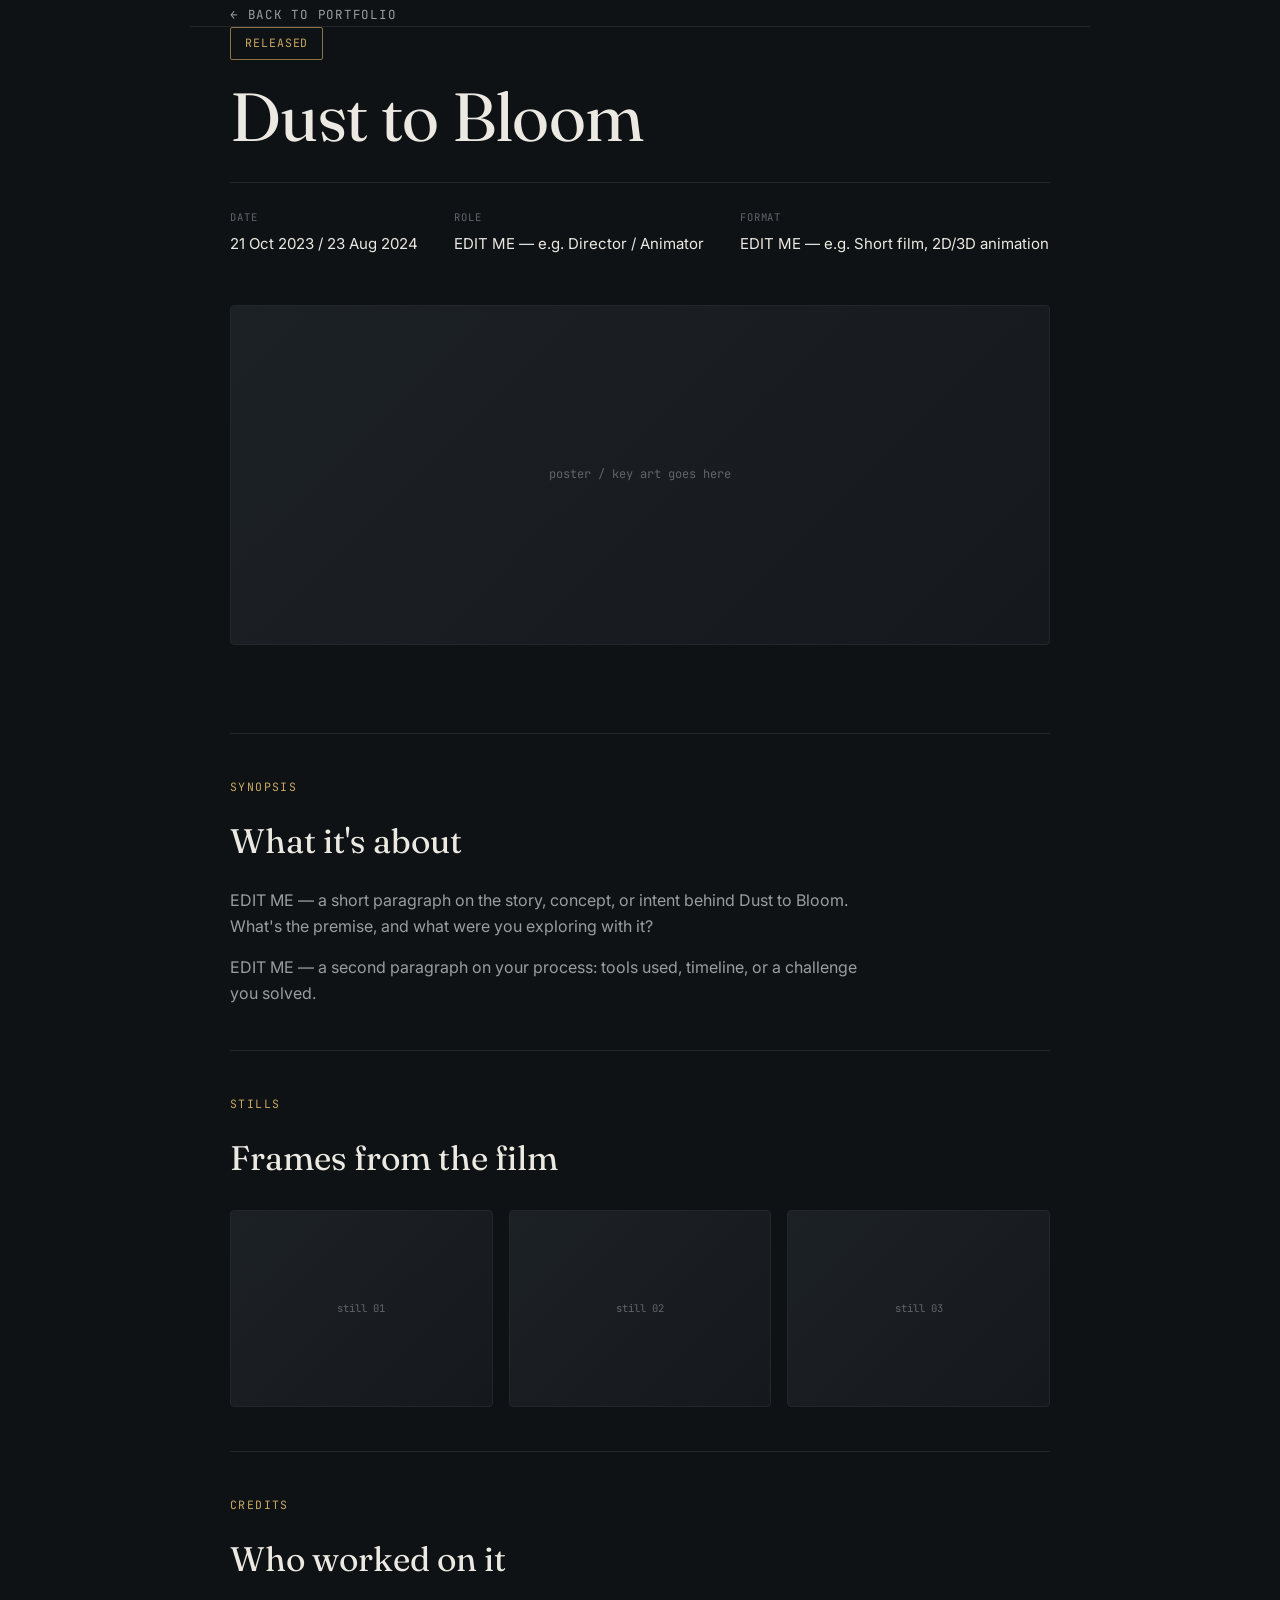
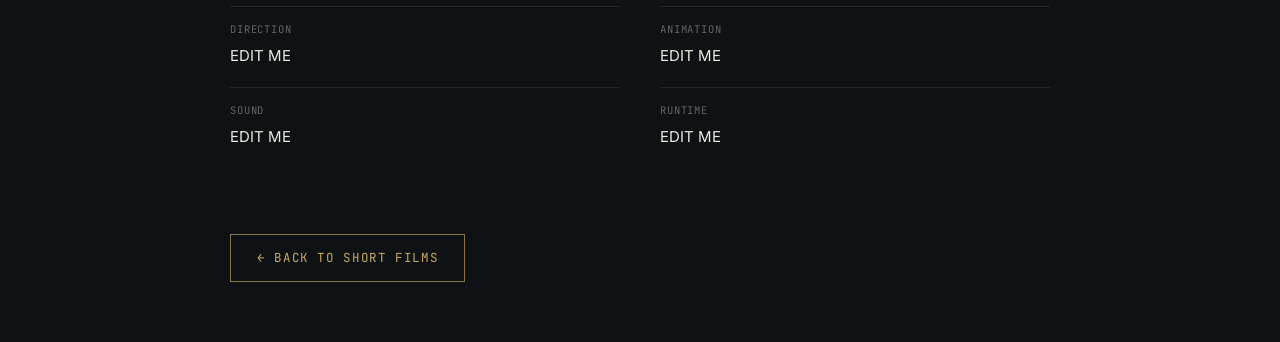
==== dust-to-bloom.html @ b8b4a7bb "Add files via upload" ====
<!DOCTYPE html>
<html lang="en">
<head>
<meta charset="UTF-8">
<meta name="viewport" content="width=device-width, initial-scale=1.0">
<title>Dust to Bloom — Short Film</title>
<link rel="preconnect" href="https://fonts.googleapis.com">
<link rel="preconnect" href="https://fonts.gstatic.com" crossorigin>
<link href="https://fonts.googleapis.com/css2?family=Fraunces:opsz,wght@9..144,300;9..144,400;9..144,500;9..144,600&family=Inter:wght@400;500;600&family=JetBrains+Mono:wght@400;500&display=swap" rel="stylesheet">
<style>
:root{
  --bg:#0F1215; --bg-alt:#15191D; --bg-elev:#1C2126;
  --line:#2A3037; --line-soft:#22272C;
  --ink:#ECE9E2; --ink-dim:#9A9D9F; --ink-faint:#61656A;
  --brass:#C9A961; --brass-dim:#8A7346; --brass-glow:rgba(201,169,97,0.15);
  --serif:'Fraunces', Georgia, serif; --sans:'Inter', -apple-system, sans-serif; --mono:'JetBrains Mono', monospace;
  --container:900px;
}
*{ margin:0; padding:0; box-sizing:border-box; }
html{ scroll-behavior:smooth; }
body{ background:var(--bg); color:var(--ink); font-family:var(--sans); line-height:1.65; }
.wrap{ max-width:var(--container); margin:0 auto; padding:0 40px; }
a{ color:inherit; text-decoration:none; }
img{ max-width:100%; display:block; }
::selection{ background:var(--brass); color:#141414; }

header{ padding:28px 0; border-bottom:1px solid var(--line-soft); }
.back-link{
  font-family:var(--mono); font-size:12.5px; letter-spacing:0.06em; text-transform:uppercase;
  color:var(--ink-dim); display:inline-flex; align-items:center; gap:10px; transition:color .3s ease;
}
.back-link:hover{ color:var(--brass); }

.film-hero{ padding:64px 0 40px; }
.film-status{
  font-family:var(--mono); font-size:11.5px; letter-spacing:0.08em; text-transform:uppercase;
  color:var(--brass); border:1px solid var(--brass-dim); display:inline-block; padding:6px 14px;
  border-radius:2px; margin-bottom:22px;
}
.film-hero h1{
  font-family:var(--serif); font-weight:400; font-size:clamp(38px,6.5vw,68px); line-height:1.02; letter-spacing:-0.01em;
}
.film-meta{
  display:flex; gap:36px; flex-wrap:wrap; margin-top:30px; padding-top:26px; border-top:1px solid var(--line-soft);
}
.meta-item .meta-label{
  font-family:var(--mono); font-size:10.5px; color:var(--ink-faint); text-transform:uppercase; letter-spacing:0.08em; margin-bottom:6px;
}
.meta-item .meta-value{ font-size:15px; color:var(--ink); }

.poster{
  margin:48px 0; height:340px; border-radius:4px; overflow:hidden;
  background:linear-gradient(135deg, var(--bg-elev), var(--bg-alt)); border:1px solid var(--line-soft);
  display:flex; align-items:center; justify-content:center;
}
.poster .ph{ font-family:var(--mono); font-size:12px; color:var(--ink-faint); text-align:center; padding:24px; }
.poster img{ width:100%; height:100%; object-fit:cover; }

section{ padding:44px 0; border-top:1px solid var(--line-soft); }
.eyebrow{
  font-family:var(--mono); font-size:11.5px; color:var(--brass); letter-spacing:0.12em;
  text-transform:uppercase; margin-bottom:16px; display:block;
}
h2{ font-family:var(--serif); font-weight:400; font-size:clamp(24px,3.4vw,34px); margin-bottom:18px; }
p{ color:var(--ink-dim); font-size:16px; max-width:640px; }
p + p{ margin-top:14px; }

.credits-list{ display:grid; grid-template-columns:1fr 1fr; gap:18px 40px; margin-top:8px; }
.credit{ border-top:1px solid var(--line-soft); padding-top:14px; }
.credit-role{ font-family:var(--mono); font-size:10.5px; color:var(--ink-faint); text-transform:uppercase; letter-spacing:0.08em; margin-bottom:6px; }
.credit-value{ font-size:15px; color:var(--ink); }

.gallery{ display:grid; grid-template-columns:repeat(3,1fr); gap:16px; margin-top:24px; }
.gallery .still{
  aspect-ratio:4/3; border-radius:4px; background:linear-gradient(135deg, var(--bg-elev), var(--bg-alt));
  border:1px solid var(--line-soft); display:flex; align-items:center; justify-content:center;
}
.gallery .still span{ font-family:var(--mono); font-size:10.5px; color:var(--ink-faint); }

footer{ padding:40px 0 60px; }
.footer-back{
  font-family:var(--mono); font-size:12.5px; letter-spacing:0.05em; text-transform:uppercase;
  border:1px solid var(--brass-dim); color:var(--brass); padding:13px 26px; display:inline-block;
  transition:background .3s ease, color .3s ease;
}
.footer-back:hover{ background:var(--brass); color:#12151A; }

@media (max-width:640px){
  .wrap{ padding:0 24px; }
  .credits-list{ grid-template-columns:1fr; }
  .gallery{ grid-template-columns:1fr 1fr; }
  .poster{ height:260px; }
}
</style>
</head>
<body>

<header class="wrap">
  <a href="portfolio.html#films" class="back-link">&#8592; Back to portfolio</a>
</header>

<main class="wrap">
  <section class="film-hero" style="border-top:none; padding-top:0;">
    <span class="film-status">Released</span>
    <h1>Dust to Bloom</h1>
    <div class="film-meta">
      <div class="meta-item">
        <div class="meta-label">Date</div>
        <div class="meta-value">21 Oct 2023 / 23 Aug 2024</div>
      </div>
      <div class="meta-item">
        <div class="meta-label">Role</div>
        <div class="meta-value">EDIT ME — e.g. Director / Animator</div>
      </div>
      <div class="meta-item">
        <div class="meta-label">Format</div>
        <div class="meta-value">EDIT ME — e.g. Short film, 2D/3D animation</div>
      </div>
    </div>
    <div class="poster">
      <div class="ph">poster / key art goes here</div>
    </div>
  </section>

  <section>
    <span class="eyebrow">Synopsis</span>
    <h2>What it's about</h2>
    <p>EDIT ME — a short paragraph on the story, concept, or intent behind Dust to Bloom. What's the premise, and what were you exploring with it?</p>
    <p>EDIT ME — a second paragraph on your process: tools used, timeline, or a challenge you solved.</p>
  </section>

  <section>
    <span class="eyebrow">Stills</span>
    <h2>Frames from the film</h2>
    <div class="gallery">
      <div class="still"><span>still 01</span></div>
      <div class="still"><span>still 02</span></div>
      <div class="still"><span>still 03</span></div>
    </div>
  </section>

  <section>
    <span class="eyebrow">Credits</span>
    <h2>Who worked on it</h2>
    <div class="credits-list">
      <div class="credit"><div class="credit-role">Direction</div><div class="credit-value">EDIT ME</div></div>
      <div class="credit"><div class="credit-role">Animation</div><div class="credit-value">EDIT ME</div></div>
      <div class="credit"><div class="credit-role">Sound</div><div class="credit-value">EDIT ME</div></div>
      <div class="credit"><div class="credit-role">Runtime</div><div class="credit-value">EDIT ME</div></div>
    </div>
  </section>

  <footer>
    <a href="portfolio.html#films" class="footer-back">&#8592; Back to Short Films</a>
  </footer>
</main>

</body>
</html>
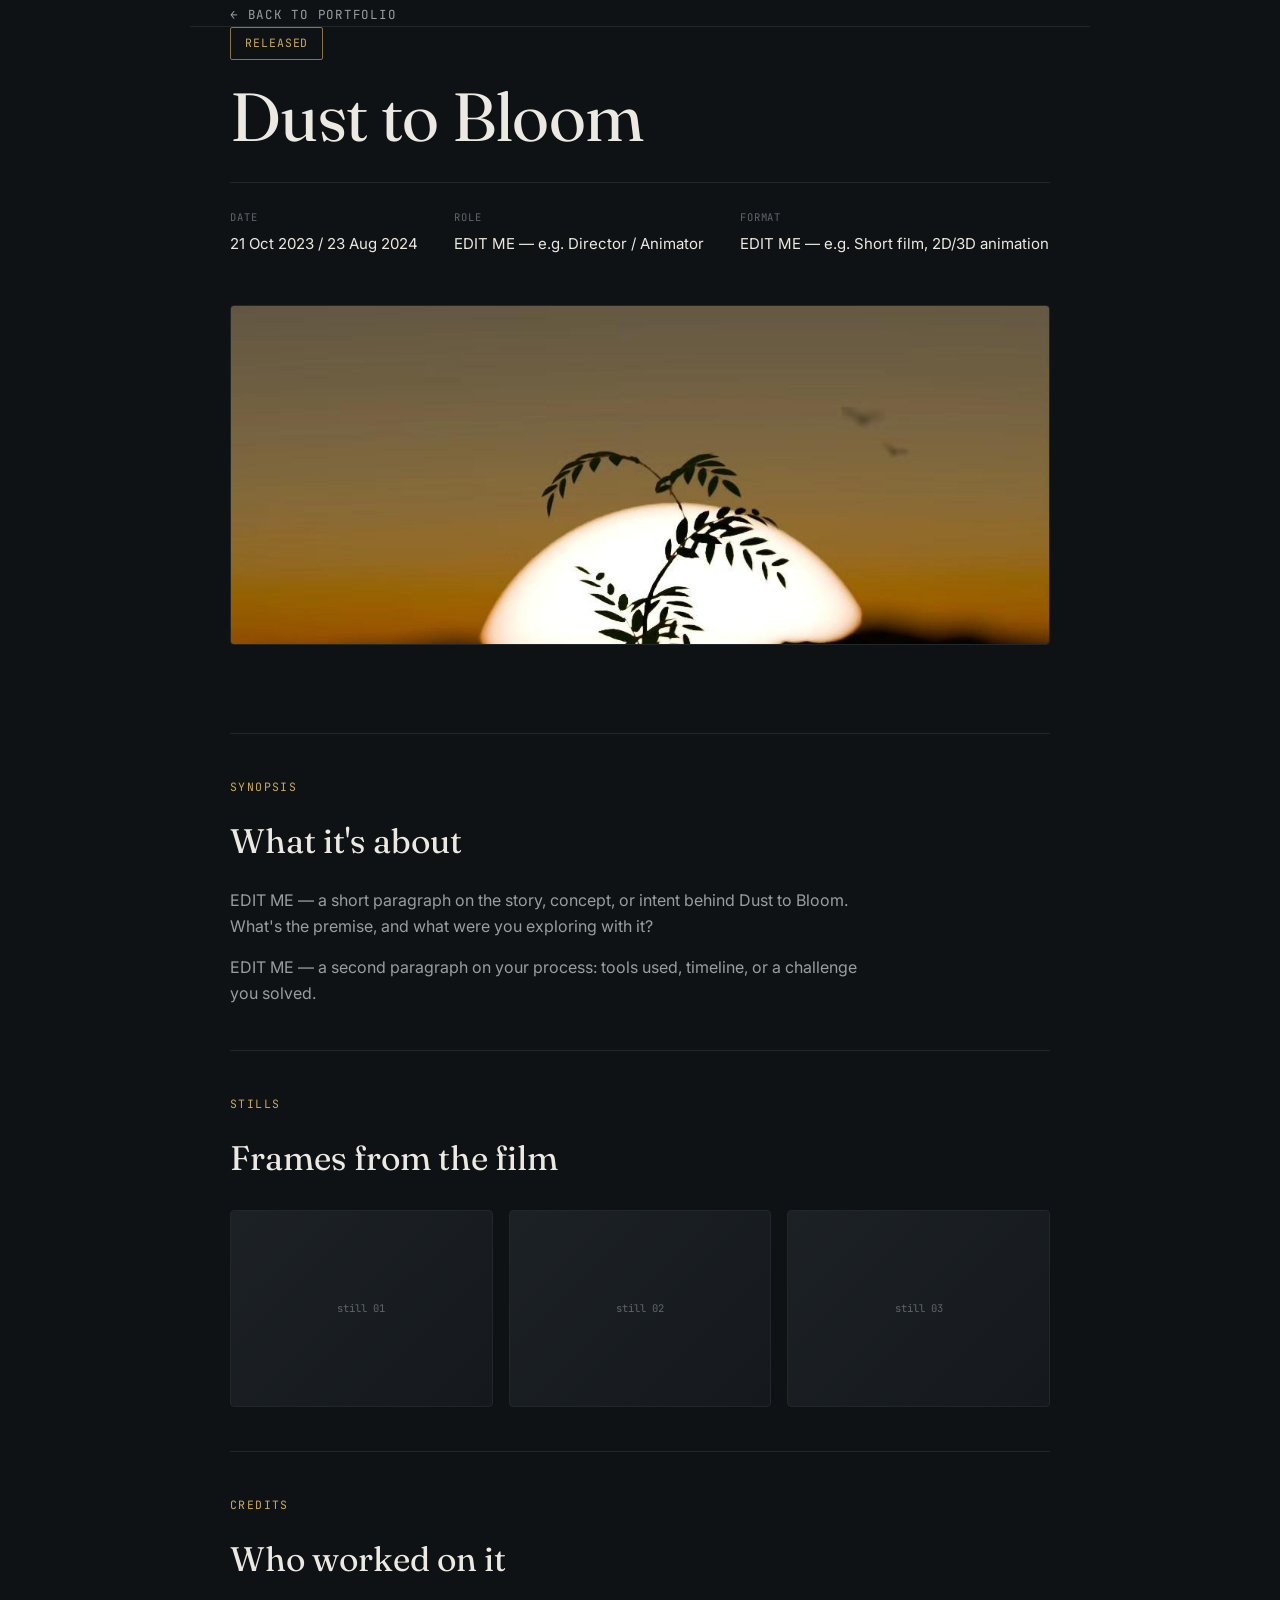
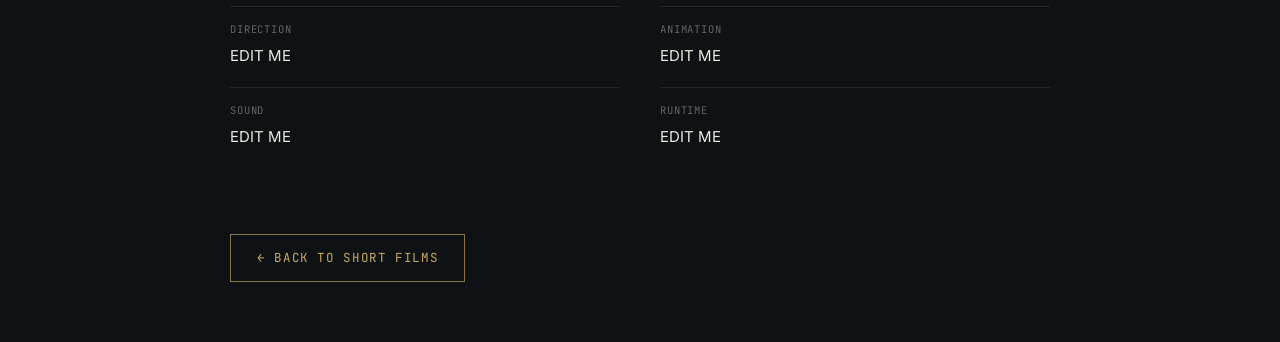
==== commit 4662e4e4: "Add files via upload" ====
--- a/dust-to-bloom.html
+++ b/dust-to-bloom.html
@@ -37,6 +37,7 @@
   color:var(--brass); border:1px solid var(--brass-dim); display:inline-block; padding:6px 14px;
   border-radius:2px; margin-bottom:22px;
 }
+.film-status.status-upcoming{ border-color:#B23A3A; color:#E2574C; }
 .film-hero h1{
   font-family:var(--serif); font-weight:400; font-size:clamp(38px,6.5vw,68px); line-height:1.02; letter-spacing:-0.01em;
 }
@@ -96,28 +97,28 @@
 <body>
 
 <header class="wrap">
-  <a href="portfolio.html#films" class="back-link">&#8592; Back to portfolio</a>
+  <a href="index.html#films" class="back-link">&#8592; Back to portfolio</a>
 </header>
 
 <main class="wrap">
   <section class="film-hero" style="border-top:none; padding-top:0;">
-    <span class="film-status">Released</span>
-    <h1>Dust to Bloom</h1>
+    <span class="film-status" id="filmStatus"></span>
+    <h1 id="filmTitle"></h1>
     <div class="film-meta">
       <div class="meta-item">
         <div class="meta-label">Date</div>
-        <div class="meta-value">21 Oct 2023 / 23 Aug 2024</div>
+        <div class="meta-value" id="filmDate"></div>
       </div>
       <div class="meta-item">
         <div class="meta-label">Role</div>
-        <div class="meta-value">EDIT ME — e.g. Director / Animator</div>
+        <div class="meta-value" id="filmRole"></div>
       </div>
       <div class="meta-item">
         <div class="meta-label">Format</div>
-        <div class="meta-value">EDIT ME — e.g. Short film, 2D/3D animation</div>
+        <div class="meta-value" id="filmFormat"></div>
       </div>
     </div>
-    <div class="poster">
+    <div class="poster" id="filmPoster">
       <div class="ph">poster / key art goes here</div>
     </div>
   </section>
@@ -125,35 +126,108 @@
   <section>
     <span class="eyebrow">Synopsis</span>
     <h2>What it's about</h2>
-    <p>EDIT ME — a short paragraph on the story, concept, or intent behind Dust to Bloom. What's the premise, and what were you exploring with it?</p>
-    <p>EDIT ME — a second paragraph on your process: tools used, timeline, or a challenge you solved.</p>
+    <div id="filmSynopsis"></div>
   </section>
 
   <section>
     <span class="eyebrow">Stills</span>
     <h2>Frames from the film</h2>
-    <div class="gallery">
-      <div class="still"><span>still 01</span></div>
-      <div class="still"><span>still 02</span></div>
-      <div class="still"><span>still 03</span></div>
-    </div>
+    <div class="gallery" id="filmGallery"></div>
   </section>
 
   <section>
     <span class="eyebrow">Credits</span>
     <h2>Who worked on it</h2>
-    <div class="credits-list">
-      <div class="credit"><div class="credit-role">Direction</div><div class="credit-value">EDIT ME</div></div>
-      <div class="credit"><div class="credit-role">Animation</div><div class="credit-value">EDIT ME</div></div>
-      <div class="credit"><div class="credit-role">Sound</div><div class="credit-value">EDIT ME</div></div>
-      <div class="credit"><div class="credit-role">Runtime</div><div class="credit-value">EDIT ME</div></div>
-    </div>
+    <div class="credits-list" id="filmCredits"></div>
   </section>
 
   <footer>
-    <a href="portfolio.html#films" class="footer-back">&#8592; Back to Short Films</a>
+    <a href="index.html#films" class="footer-back">&#8592; Back to Short Films</a>
   </footer>
 </main>
 
+<script>
+/* FILM_DATA_START */
+const filmData = {
+  "title": "Dust to Bloom",
+  "status": "Released",
+  "date": "21 Oct 2023 / 23 Aug 2024",
+  "role": "EDIT ME \u2014 e.g. Director / Animator",
+  "format": "EDIT ME \u2014 e.g. Short film, 2D/3D animation",
+  "poster": "images/Dust.jpeg",
+  "synopsis": [
+    "EDIT ME \u2014 a short paragraph on the story, concept, or intent behind Dust to Bloom. What's the premise, and what were you exploring with it?",
+    "EDIT ME \u2014 a second paragraph on your process: tools used, timeline, or a challenge you solved."
+  ],
+  "stills": [
+    null,
+    null,
+    null
+  ],
+  "credits": [
+    {
+      "role": "Direction",
+      "value": "EDIT ME"
+    },
+    {
+      "role": "Animation",
+      "value": "EDIT ME"
+    },
+    {
+      "role": "Sound",
+      "value": "EDIT ME"
+    },
+    {
+      "role": "Runtime",
+      "value": "EDIT ME"
+    }
+  ]
+};
+/* FILM_DATA_END */
+
+document.title = filmData.title + " — Short Film";
+document.getElementById('filmTitle').textContent = filmData.title;
+document.getElementById('filmDate').textContent = filmData.date;
+document.getElementById('filmRole').textContent = filmData.role;
+document.getElementById('filmFormat').textContent = filmData.format;
+
+const statusEl = document.getElementById('filmStatus');
+statusEl.textContent = filmData.status;
+if (filmData.status !== 'Released') statusEl.classList.add('status-upcoming');
+
+const posterEl = document.getElementById('filmPoster');
+posterEl.innerHTML = filmData.poster
+  ? `<img src="${filmData.poster}" alt="${filmData.title}">`
+  : `<div class="ph">poster / key art goes here</div>`;
+
+const synopsisEl = document.getElementById('filmSynopsis');
+filmData.synopsis.forEach(t => {
+  const p = document.createElement('p');
+  p.textContent = t;
+  synopsisEl.appendChild(p);
+});
+
+const galleryEl = document.getElementById('filmGallery');
+filmData.stills.forEach((src, i) => {
+  const div = document.createElement('div');
+  div.className = 'still';
+  div.innerHTML = src
+    ? `<img src="${src}" alt="Still ${i + 1}" style="width:100%;height:100%;object-fit:cover;border-radius:4px;">`
+    : `<span>still ${String(i + 1).padStart(2, '0')}</span>`;
+  galleryEl.appendChild(div);
+});
+
+const creditsEl = document.getElementById('filmCredits');
+filmData.credits.forEach(c => {
+  const div = document.createElement('div');
+  div.className = 'credit';
+  div.innerHTML = `<div class="credit-role"></div><div class="credit-value"></div>`;
+  div.querySelector('.credit-role').textContent = c.role;
+  div.querySelector('.credit-value').textContent = c.value;
+  creditsEl.appendChild(div);
+});
+</script>
+
+
 </body>
 </html>
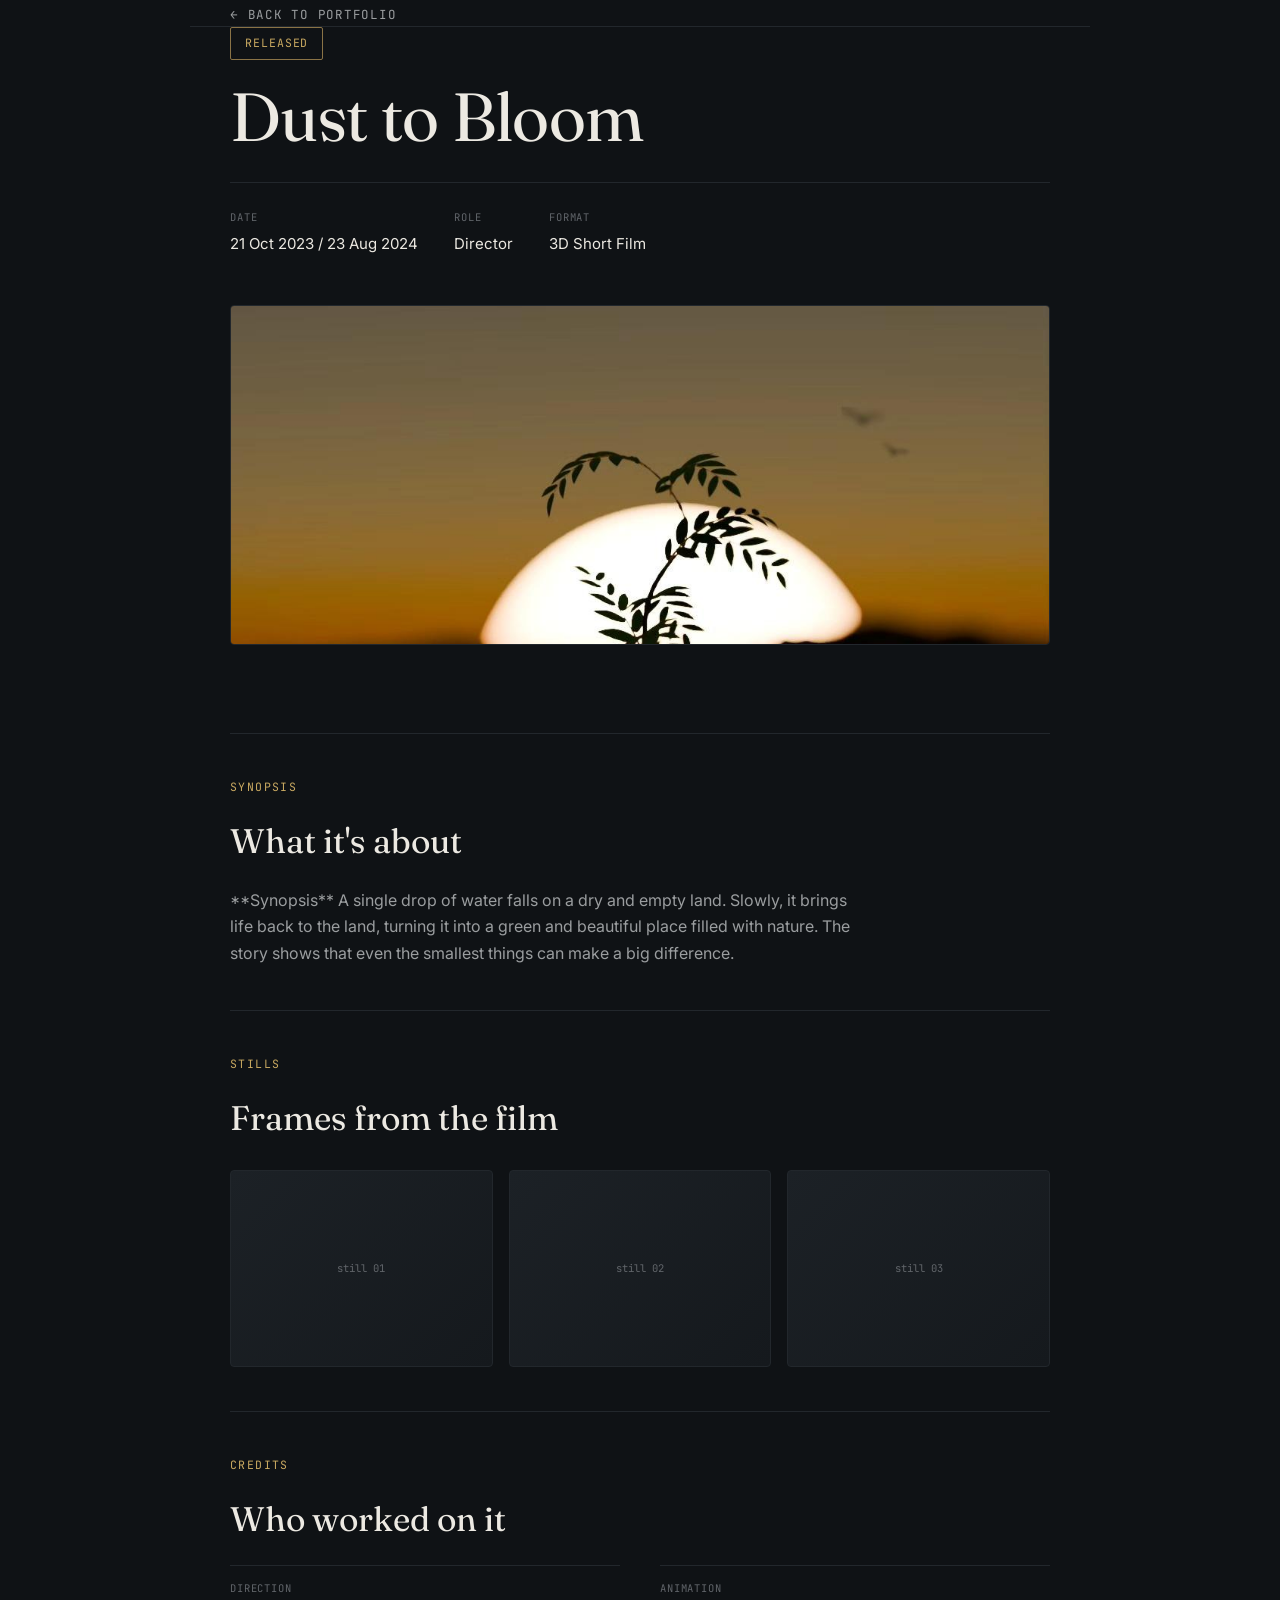
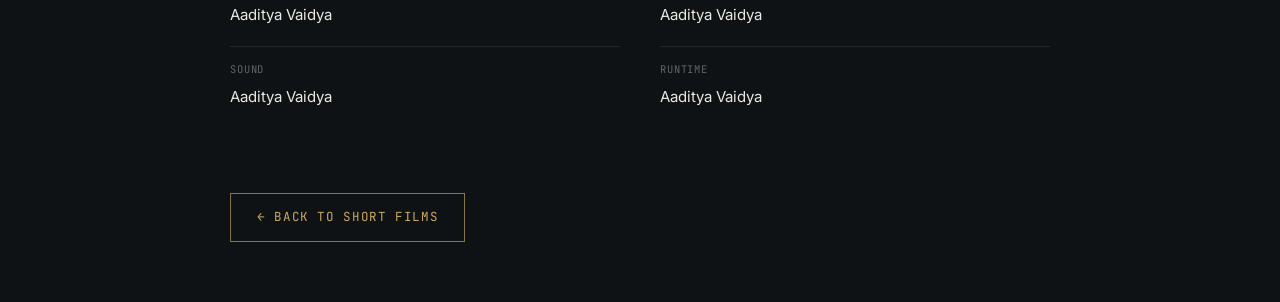
==== commit ddc48fdc: "Update film page: Dust to Bloom" ====
--- a/dust-to-bloom.html
+++ b/dust-to-bloom.html
@@ -152,12 +152,11 @@
   "title": "Dust to Bloom",
   "status": "Released",
   "date": "21 Oct 2023 / 23 Aug 2024",
-  "role": "EDIT ME \u2014 e.g. Director / Animator",
-  "format": "EDIT ME \u2014 e.g. Short film, 2D/3D animation",
+  "role": "Director",
+  "format": "3D Short Film",
   "poster": "images/Dust.jpeg",
   "synopsis": [
-    "EDIT ME \u2014 a short paragraph on the story, concept, or intent behind Dust to Bloom. What's the premise, and what were you exploring with it?",
-    "EDIT ME \u2014 a second paragraph on your process: tools used, timeline, or a challenge you solved."
+    "**Synopsis**\n\nA single drop of water falls on a dry and empty land. Slowly, it brings life back to the land, turning it into a green and beautiful place filled with nature. The story shows that even the smallest things can make a big difference.\n"
   ],
   "stills": [
     null,
@@ -167,19 +166,19 @@
   "credits": [
     {
       "role": "Direction",
-      "value": "EDIT ME"
+      "value": "Aaditya Vaidya"
     },
     {
       "role": "Animation",
-      "value": "EDIT ME"
+      "value": "Aaditya Vaidya"
     },
     {
       "role": "Sound",
-      "value": "EDIT ME"
+      "value": "Aaditya Vaidya"
     },
     {
       "role": "Runtime",
-      "value": "EDIT ME"
+      "value": "Aaditya Vaidya"
     }
   ]
 };
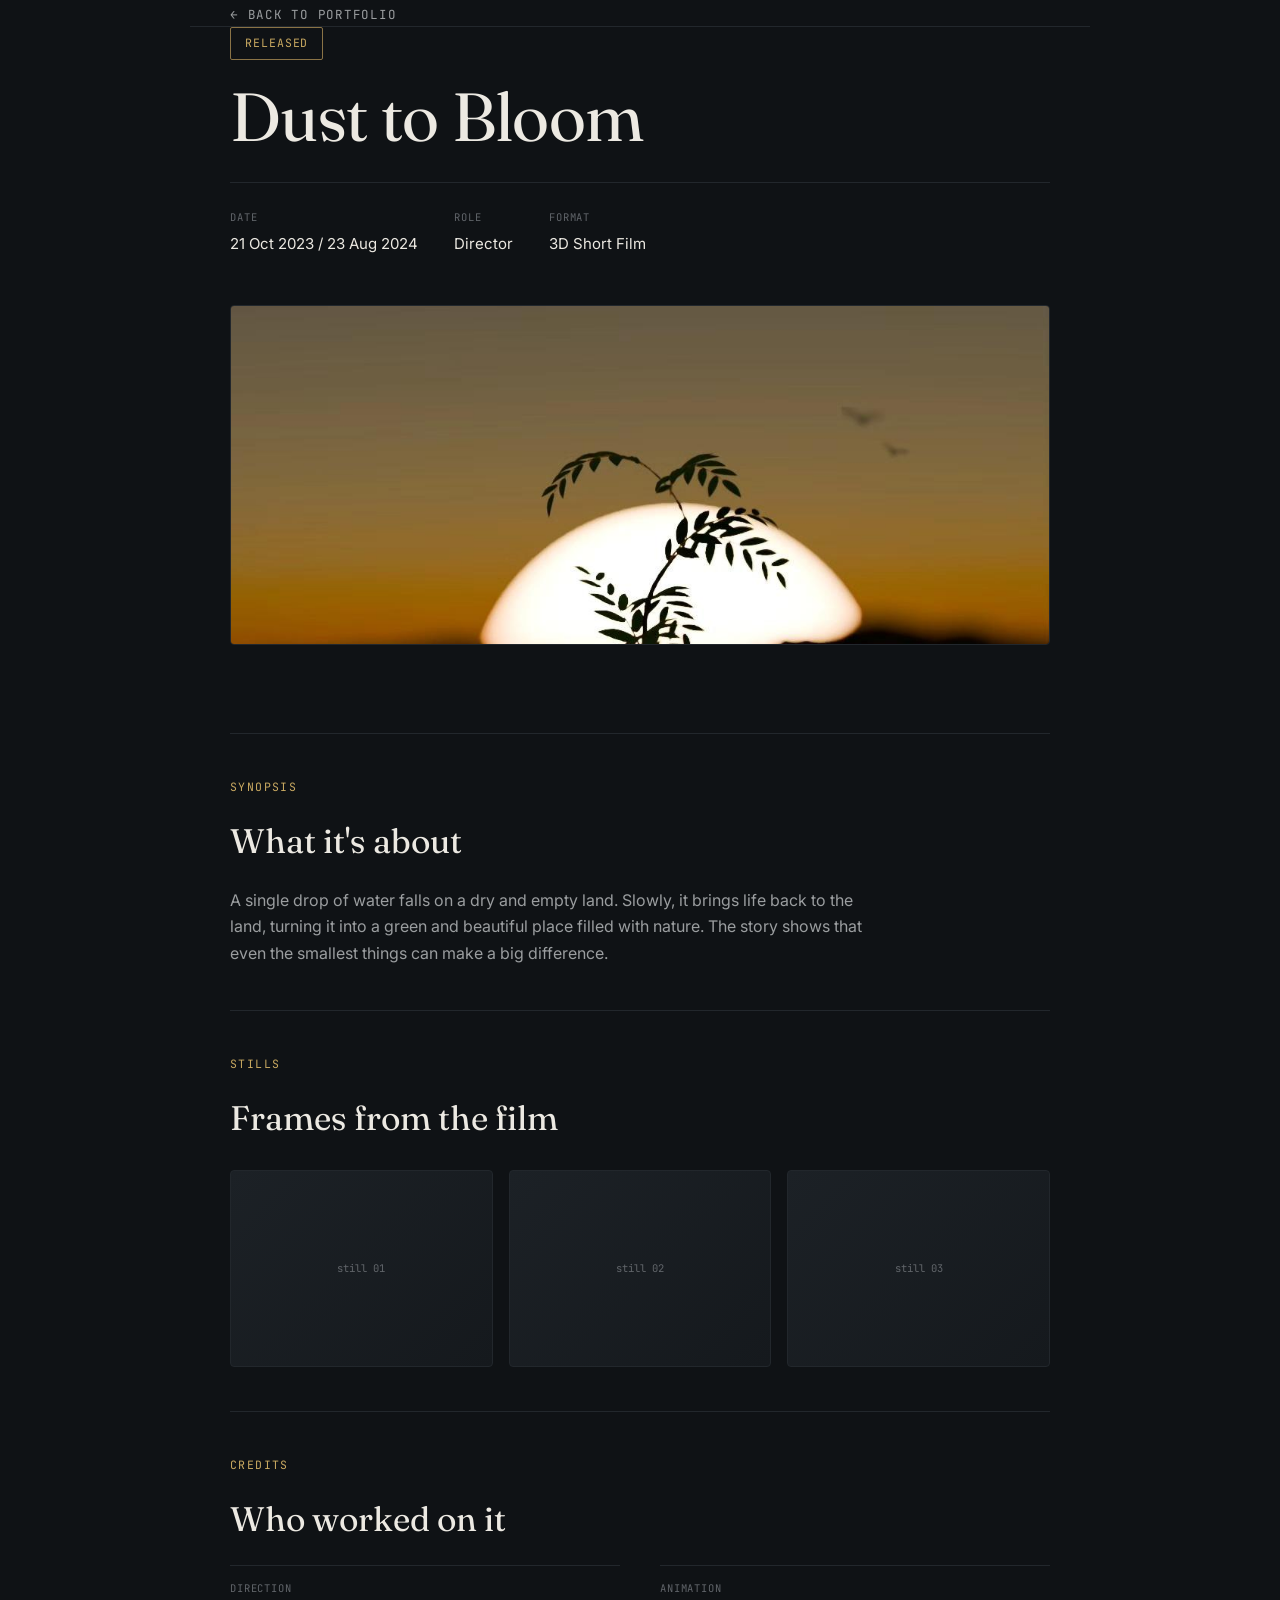
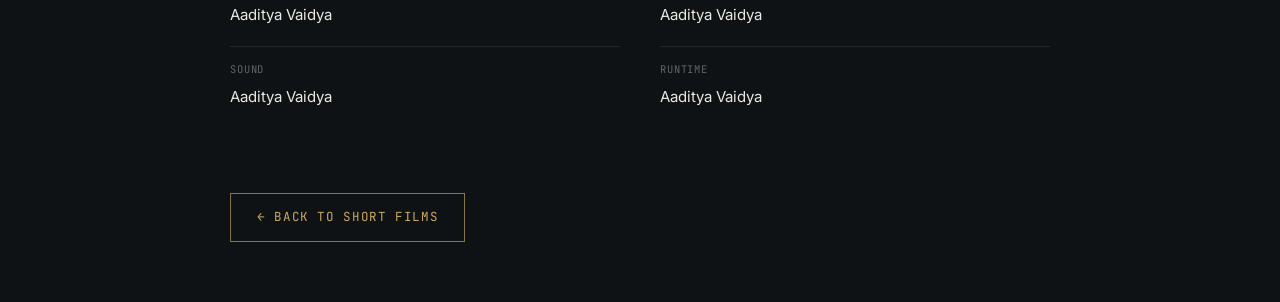
==== commit b68f4198: "Update film page: Dust to Bloom" ====
--- a/dust-to-bloom.html
+++ b/dust-to-bloom.html
@@ -156,7 +156,7 @@
   "format": "3D Short Film",
   "poster": "images/Dust.jpeg",
   "synopsis": [
-    "**Synopsis**\n\nA single drop of water falls on a dry and empty land. Slowly, it brings life back to the land, turning it into a green and beautiful place filled with nature. The story shows that even the smallest things can make a big difference.\n"
+    "A single drop of water falls on a dry and empty land. Slowly, it brings life back to the land, turning it into a green and beautiful place filled with nature. The story shows that even the smallest things can make a big difference.\n"
   ],
   "stills": [
     null,
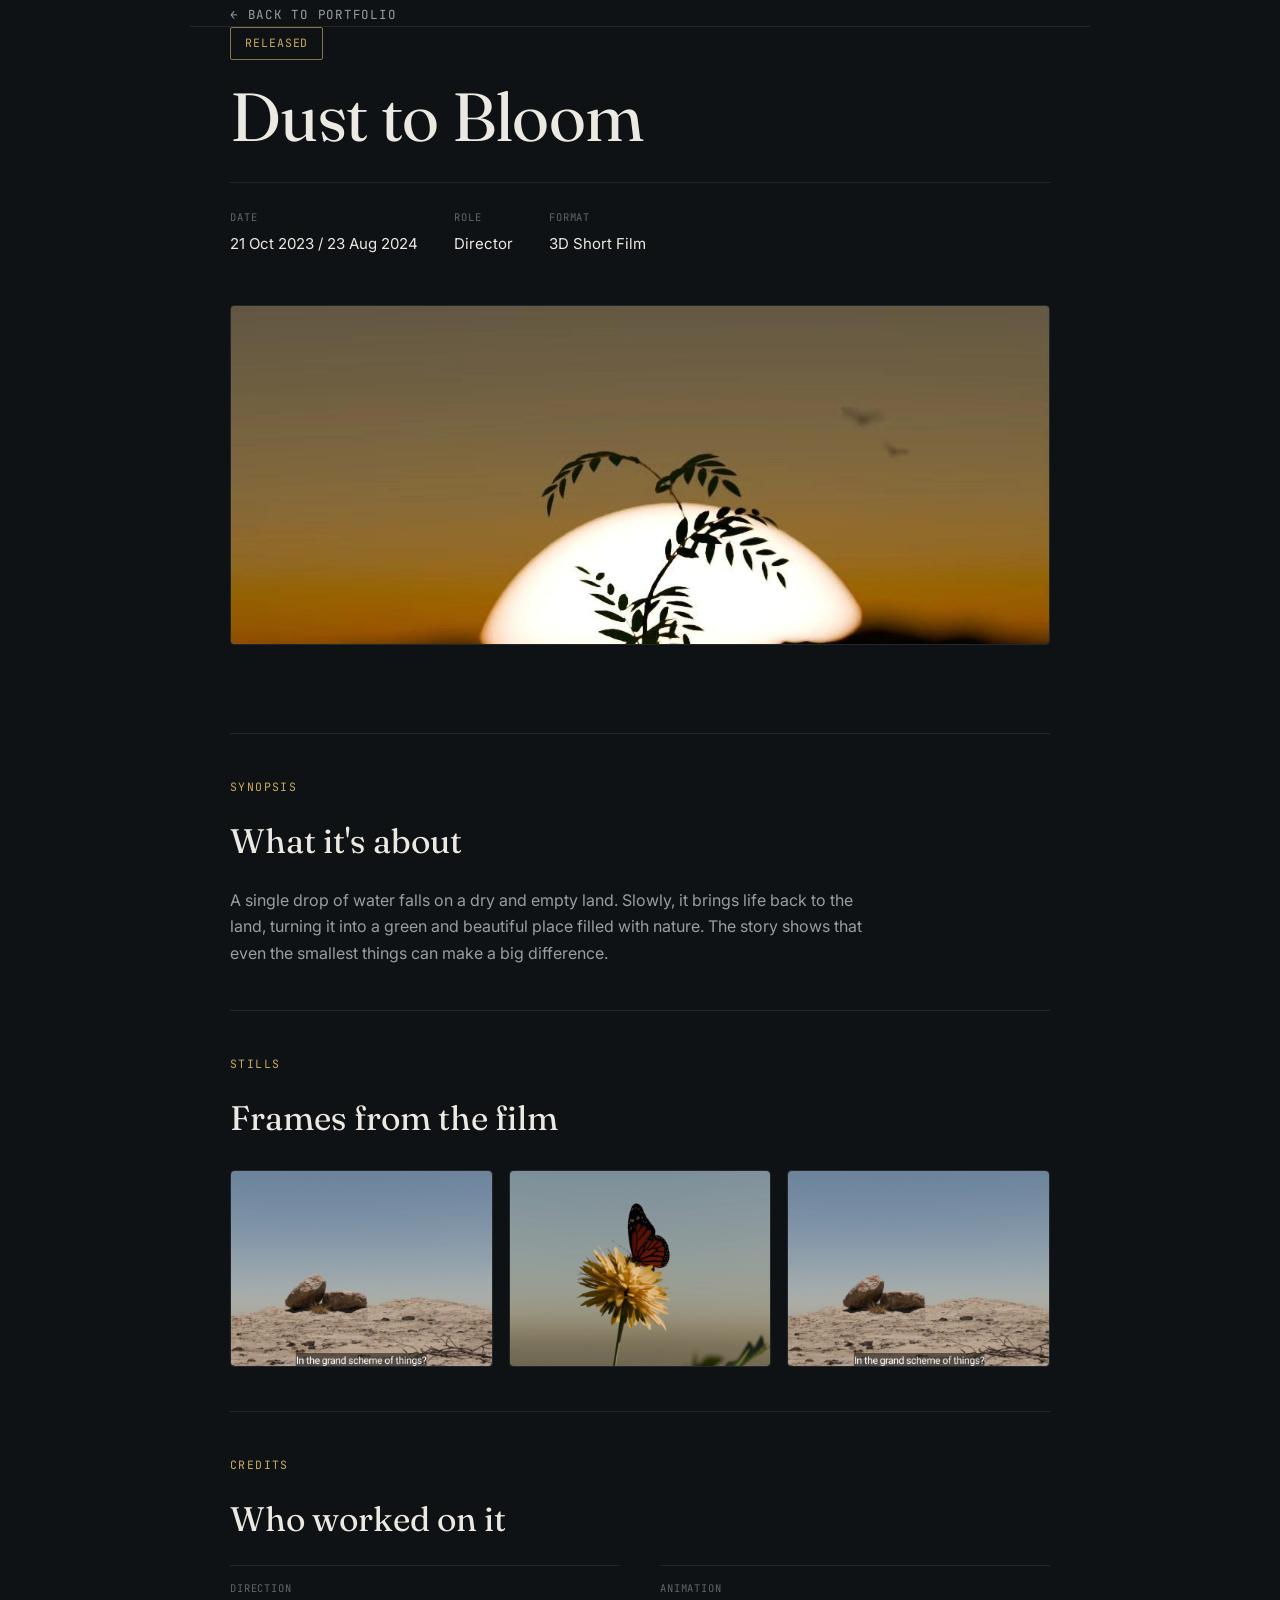
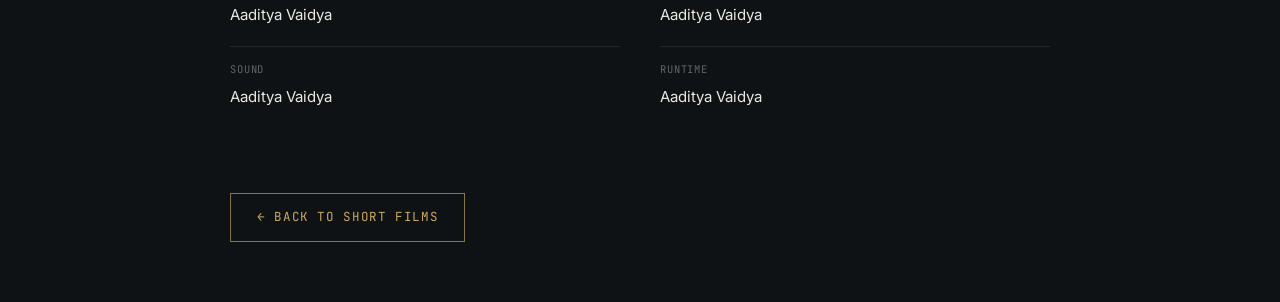
==== commit 09886060: "Update film page: Dust to Bloom" ====
--- a/dust-to-bloom.html
+++ b/dust-to-bloom.html
@@ -159,9 +159,9 @@
     "A single drop of water falls on a dry and empty land. Slowly, it brings life back to the land, turning it into a green and beautiful place filled with nature. The story shows that even the smallest things can make a big difference.\n"
   ],
   "stills": [
-    null,
-    null,
-    null
+    "images/1786444165089_DTB.png",
+    "images/1786444174126_DTB3.png",
+    "images/1786444176476_DTB.png"
   ],
   "credits": [
     {
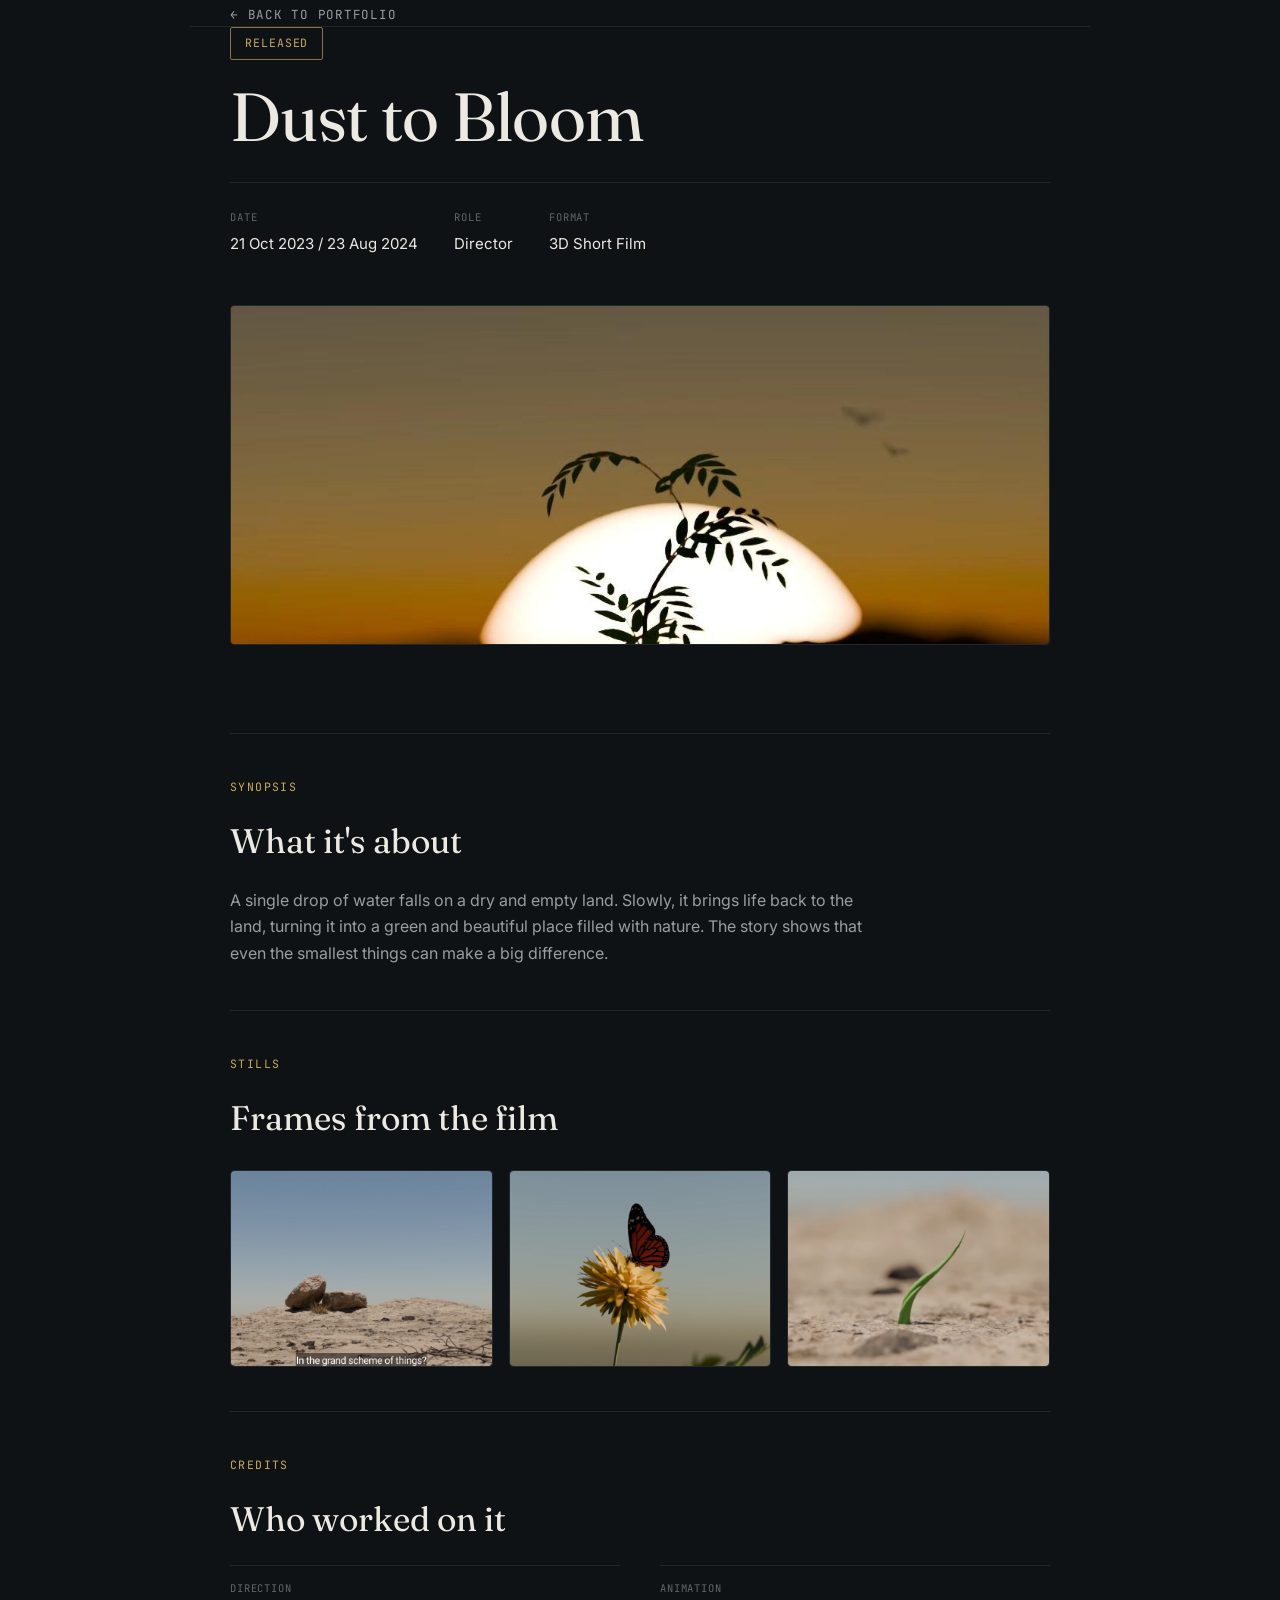
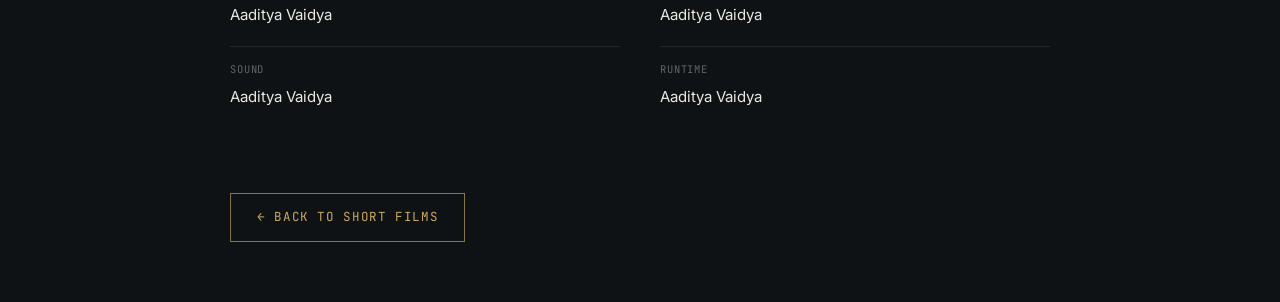
==== commit af6c0ce1: "Update film page: Dust to Bloom" ====
--- a/dust-to-bloom.html
+++ b/dust-to-bloom.html
@@ -161,7 +161,7 @@
   "stills": [
     "images/1786444165089_DTB.png",
     "images/1786444174126_DTB3.png",
-    "images/1786444176476_DTB.png"
+    "images/1786444404834_DTB2.png"
   ],
   "credits": [
     {
